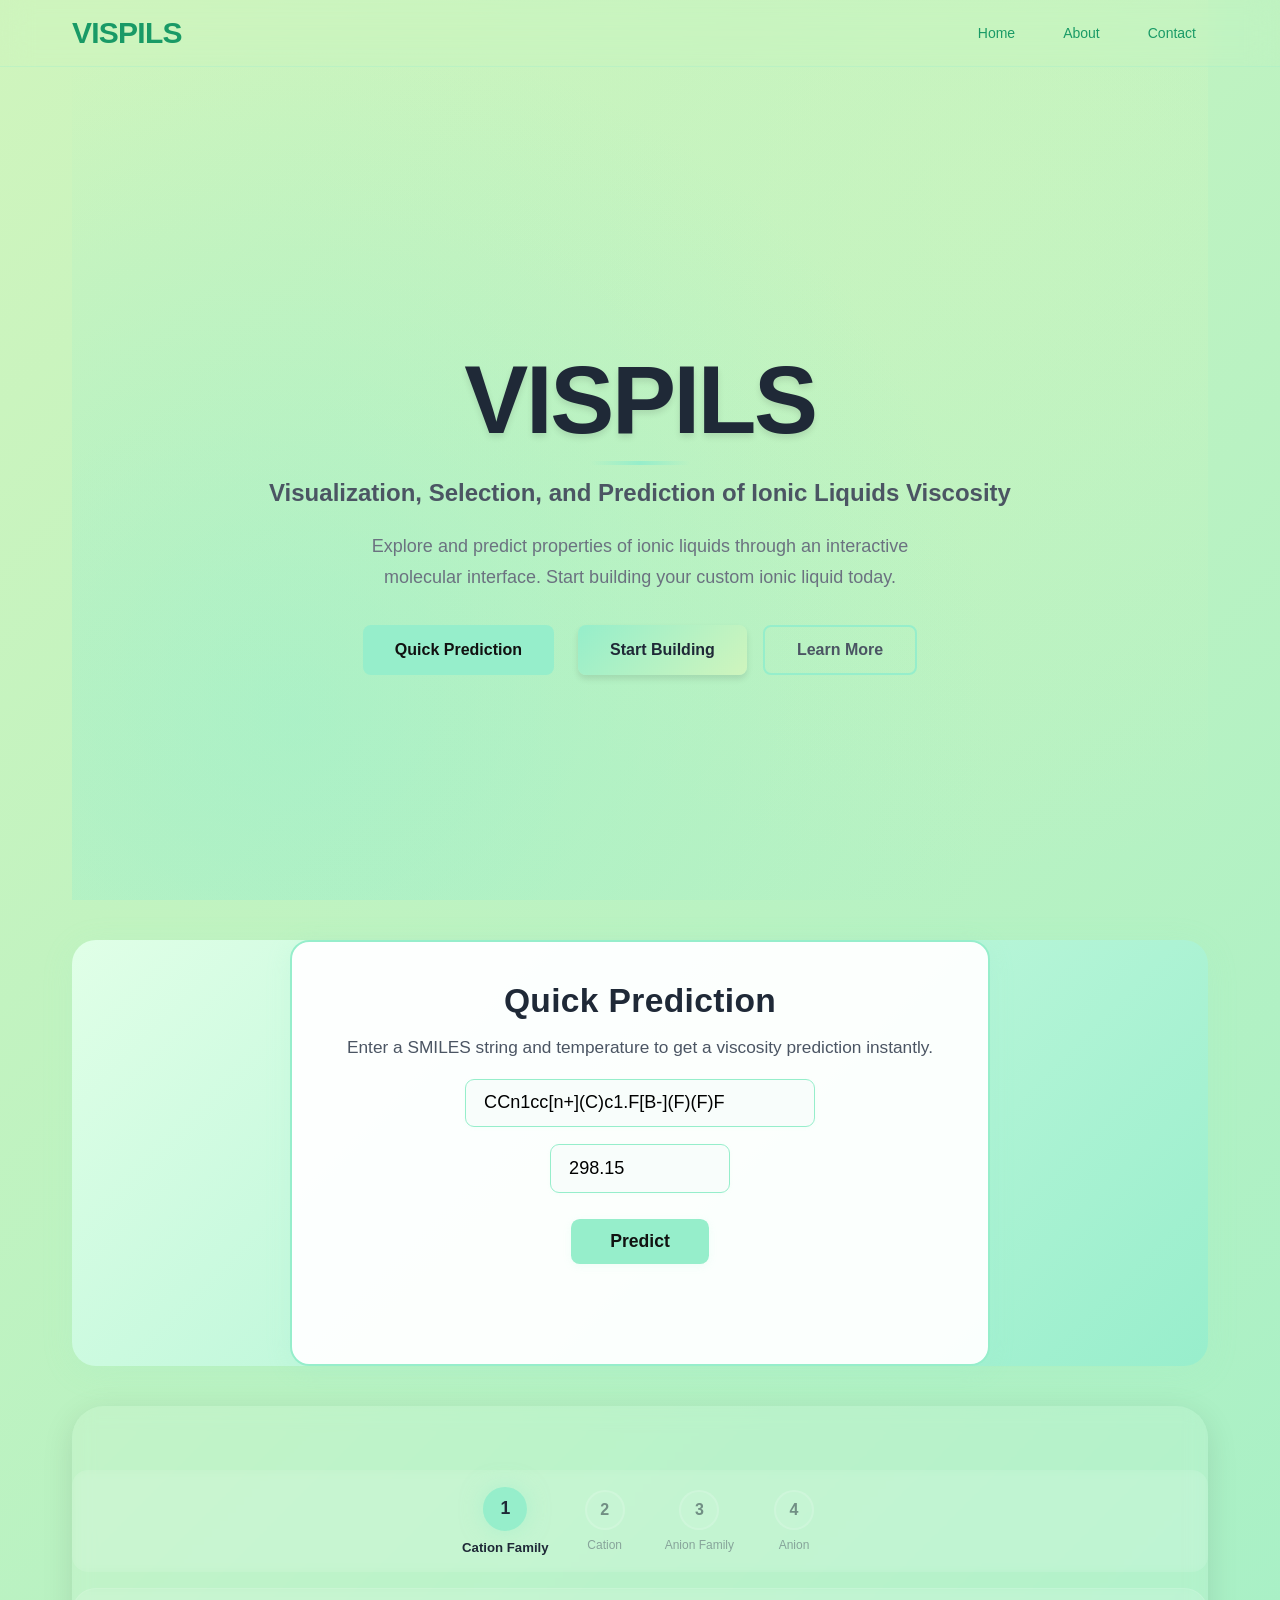
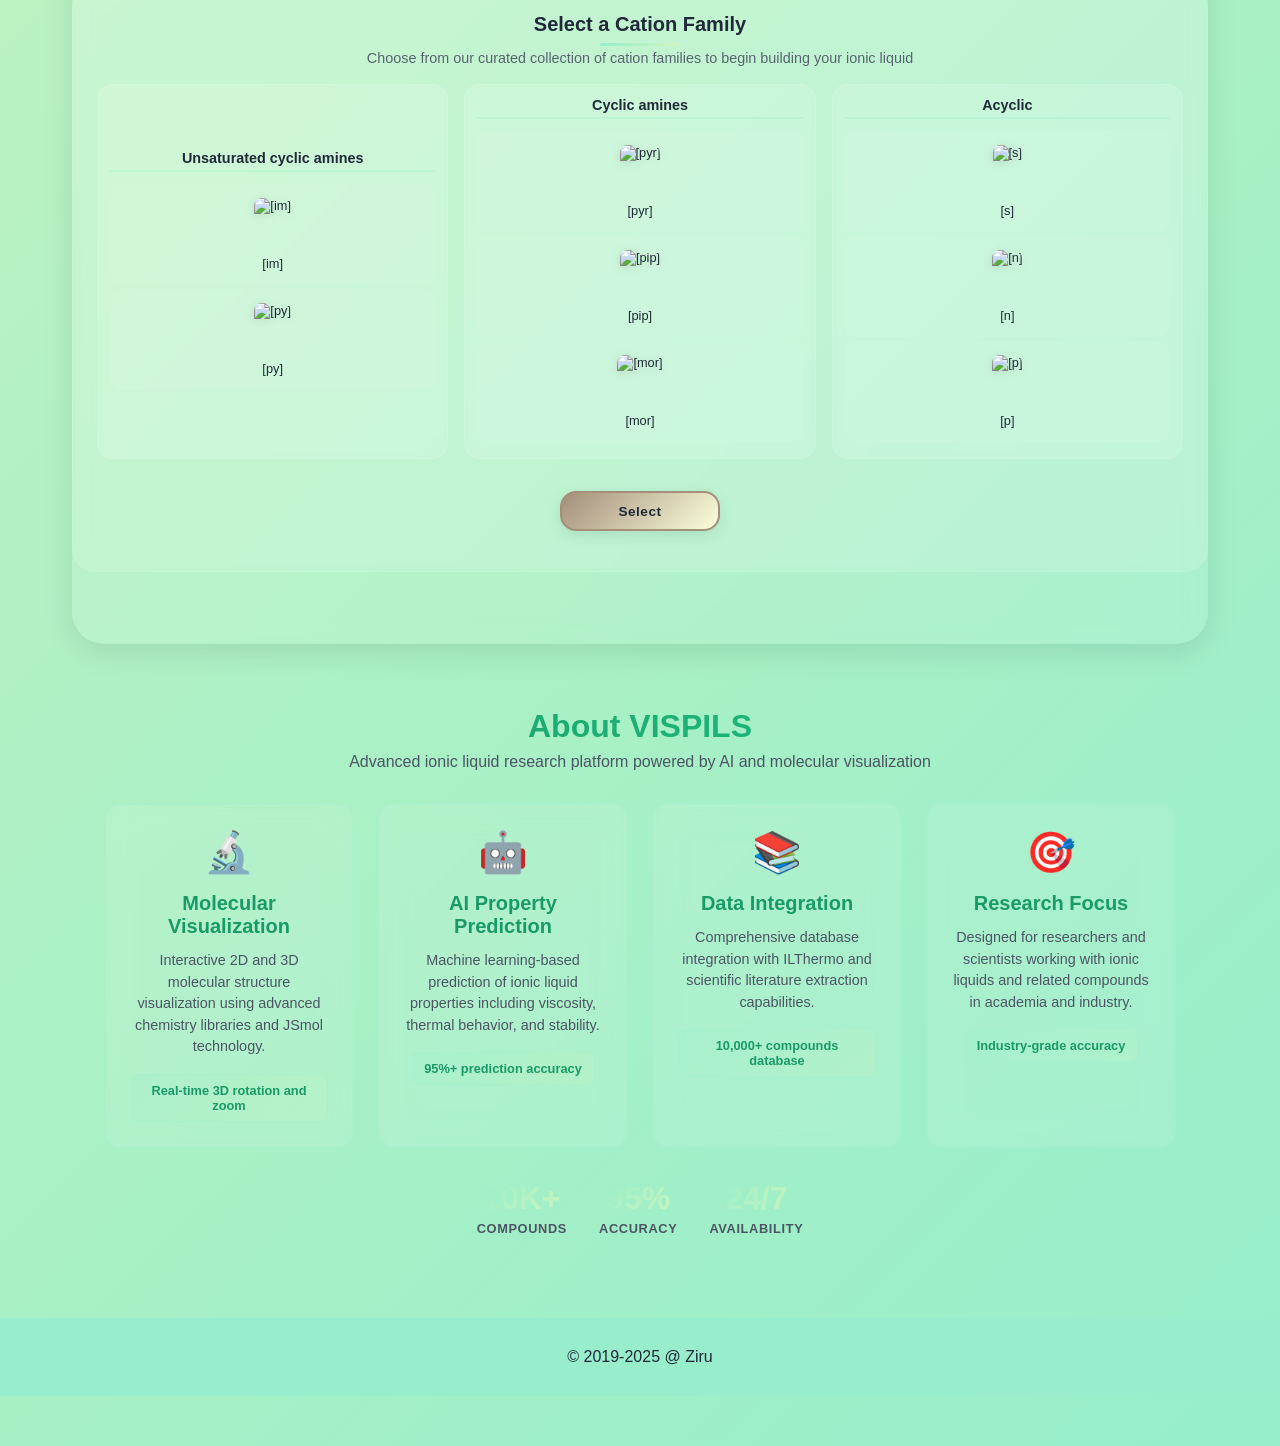
==== frontend/templates/index.html @ d9f47890 "Initial commit with reorganized structure" ====
<!DOCTYPE html>
<html lang="en">
  <head>
    <meta charset="UTF-8" />
    <!-- Make it compatible to mobile devices -->
    <meta name="viewport" content="width=device-width, initial-scale=1.0" />
    <title>VISPILS</title>

    <!-- Google Fonts -->
    <link rel="preconnect" href="https://fonts.googleapis.com" />
    <link rel="preconnect" href="https://fonts.gstatic.com" crossorigin />
    <link
      href="https://fonts.googleapis.com/css2?family=Inter:wght@300;400;500;600;700;800&display=swap"
      rel="stylesheet"
    />

    <!-- CSS -->
    <link rel="stylesheet" href="../static/css/main.css" />

    <!-- jQuery -->
    <script
      src="https://code.jquery.com/jquery-3.7.0.js"
      integrity="sha256-JlqSTELeR4TLqP0OG9dxM7yDPqX1ox/HfgiSLBj8+kM="
      crossorigin="anonymous"
    ></script>

    <!-- JSmol -->
    <script src="../static/jsmol/JSmol.min.js" type="text/javascript"></script>
    <script type="text/javascript">
      var myJmol = "myJmol";
      var JmolInfo = {
        width: "100%",
        height: "100%",
        color: "#E2F4F5",
        j2sPath: "../static/jsmol/j2s",
        serverURL: "../static/jsmol/php/jsmol.php",
        use: "html5",
      };
    </script>
  </head>

  <body>
    <header class="header">
      <div class="container">
        <a class="logo" href="#">VISPILS</a>
        <nav class="navbar">
          <a href="#home">Home</a>
          <a href="#about">About</a>
          <a href="#contact">Contact</a>
        </nav>
      </div>
    </header>

    <main>
      <div class="container">
        <!-- Hero Section -->
        <section class="hero-section" id="home">
          <div class="hero-content">
            <h1 class="hero-title">VISPILS</h1>
            <p class="hero-subtitle">
              Visualization, Selection, and Prediction of Ionic Liquids
              Viscosity
            </p>
            <p class="hero-description">
              Explore and predict properties of ionic liquids through an
              interactive molecular interface. Start building your custom ionic
              liquid today.
            </p>
            <div class="hero-actions">
              <button
                class="hero-btn accent"
                style="
                  margin-right: 0.5em;
                  background: var(--first-color);
                  color: #111;
                  border: none;
                "
                onclick="document.getElementById('primary-smiles-section').scrollIntoView({behavior: 'smooth'})"
              >
                Quick Prediction
              </button>
              <button
                class="hero-btn primary"
                onclick="document.getElementById('select-cfams').scrollIntoView({behavior: 'smooth'})"
              >
                Start Building
              </button>
              <button
                class="hero-btn secondary"
                onclick="document.getElementById('about').scrollIntoView({behavior: 'smooth'})"
              >
                Learn More
              </button>
            </div>
          </div>
        </section>

        <!-- Primary SMILES Prediction Section -->
        <section
          class="primary-smiles-section scroll-offset"
          id="primary-smiles-section"
        >
          <div class="primary-smiles-container">
            <h2 class="primary-smiles-title">Quick Prediction</h2>
            <p class="primary-smiles-desc">
              Enter a SMILES string and temperature to get a viscosity
              prediction instantly.
            </p>
            <form id="primary-smiles-form">
              <input
                type="text"
                id="primary-smiles-input"
                placeholder="e.g. CCn1cc[n+](C)c1.F[B-](F)(F)F"
                value="CCn1cc[n+](C)c1.F[B-](F)(F)F"
              />
              <input
                type="number"
                id="primary-temp-input"
                placeholder="T = 298.15 K"
                value="298.15"
                min="0"
                step="0.01"
              />
              <button type="submit" class="action-btn primary">Predict</button>
            </form>
            <div id="primary-smiles-result"></div>
          </div>
        </section>

        <!-- Selection Process -->
        <section class="select-IL">
          <!-- Progress Indicator -->
          <div class="progress-indicator">
            <div
              class="progress-step active"
              data-step="1"
              data-target="select-cfams"
            >
              <div class="step-number">1</div>
              <div class="step-label">Cation Family</div>
            </div>
            <div
              class="progress-step"
              data-step="2"
              data-target="select-cations"
            >
              <div class="step-number">2</div>
              <div class="step-label">Cation</div>
            </div>
            <div class="progress-step" data-step="3" data-target="select-afams">
              <div class="step-number">3</div>
              <div class="step-label">Anion Family</div>
            </div>
            <div
              class="progress-step"
              data-step="4"
              data-target="select-anions"
            >
              <div class="step-number">4</div>
              <div class="step-label">Anion</div>
            </div>
          </div>

          <div class="selection-container" id="select-cfams">
            <h2>Select a Cation Family</h2>
            <p class="selection-description">
              Choose from our curated collection of cation families to begin
              building your ionic liquid
            </p>
            <div class="box-option-list">
              <div class="option-list">
                <h4>Unsaturated cyclic amines</h4>
                <div class="option" value="im">
                  <img src="../static/img/im.png" alt="[im]" />
                  <p>[im]</p>
                </div>
                <div class="option" value="py">
                  <img src="../static/img/py.png" alt="[py]" />
                  <p>[py]</p>
                </div>
              </div>
              <div class="option-list">
                <h4>Cyclic amines</h4>
                <div class="option" value="pyr">
                  <img src="../static/img/pyr.png" alt="[pyr]" />
                  <p>[pyr]</p>
                </div>
                <div class="option" value="pip">
                  <img src="../static/img/pip.png" alt="[pip]" />
                  <p>[pip]</p>
                </div>
                <div class="option" value="mor">
                  <img src="../static/img/mor.png" alt="[mor]" />
                  <p>[mor]</p>
                </div>
              </div>
              <div class="option-list">
                <h4>Acyclic</h4>
                <div class="option" value="s">
                  <img src="../static/img/s.png" alt="[s]" />
                  <p>[s]</p>
                </div>
                <div class="option" value="n">
                  <img src="../static/img/n.png" alt="[n]" />
                  <p>[n]</p>
                </div>
                <div class="option" value="p">
                  <img src="../static/img/p.png" alt="[p]" />
                  <p>[p]</p>
                </div>
              </div>
            </div>
            <div class="btn">
              <button class="select-btn">Select</button>
            </div>
          </div>

          <div
            class="selection-container"
            id="select-cations"
            style="display: none"
          >
            <h2>Select a Cation</h2>
            <p class="selection-description">
              Browse and select a specific cation from the chosen family
            </p>
            <div class="mol-list">
              <!-- Sample molecules will be populated here -->
              <div class="mol-imgs static-mol-imgs" value="CCn1cc[n+](C)c1">
                <img
                  src="../static/img/samples/sample_cation_1.png"
                  alt="Sample Cation 1"
                />
                <div class="mol-caption">[Cation 1]</div>
              </div>
              <div class="mol-imgs static-mol-imgs" value="CC(C)(C)[n+]1ccccc1">
                <img
                  src="../static/img/samples/sample_cation_2.png"
                  alt="Sample Cation 2"
                />
                <div class="mol-caption">[Cation 2]</div>
              </div>
              <div class="mol-imgs static-mol-imgs" value="CCCC[n+]1ccncc1">
                <img
                  src="../static/img/samples/sample_cation_3.png"
                  alt="Sample Cation 3"
                />
                <div class="mol-caption">[Cation 3]</div>
              </div>
            </div>
            <div class="btn">
              <button class="select-btn">Select</button>
            </div>
          </div>

          <div
            class="selection-container"
            id="select-afams"
            style="display: none"
          >
            <h2>Select an Anion Family</h2>
            <p class="selection-description">
              Choose an anion family to pair with your selected cation
            </p>
            <div class="box-option-list">
              <div class="option-list">
                <h4>[N-]</h4>
                <div class="option" value="[N-]">
                  <img src="../static/img/[n-].png" alt="[N-]" />
                  <p></p>
                </div>
              </div>
              <div class="option-list">
                <h4>[MLn]</h4>
                <div class="option" value="mln">
                  <img src="../static/img/mln.png" alt="[MLn]" />
                  <p></p>
                </div>
              </div>
              <div class="option-list">
                <h4>[O-]</h4>
                <div class="option" value="[O-]">
                  <img src="../static/img/[o-].png" alt="[O-]" />
                  <p></p>
                </div>
              </div>
              <div class="option-list">
                <h4>[Cyc]</h4>
                <div class="option" value="cyc">
                  <img src="../static/img/cyc.png" alt="[Cyc]" />
                  <p></p>
                </div>
              </div>
              <div class="option-list">
                <h4>[Oph]</h4>
                <div class="option" value="oph">
                  <img src="../static/img/oph.png" alt="[Oph]" />
                  <p></p>
                </div>
              </div>
            </div>
            <div class="btn">
              <button class="select-btn">Select</button>
            </div>
          </div>

          <div
            class="selection-container"
            id="select-anions"
            style="display: none"
          >
            <h2>Select an Anion</h2>
            <p class="selection-description">
              Select a specific anion to complete your ionic liquid
            </p>
            <div class="mol-list">
              <!-- Sample anions will be populated here -->
              <div class="mol-imgs static-mol-imgs" value="F[B-](F)(F)F">
                <img
                  src="../static/img/samples/sample_anion_1_bf4.png"
                  alt="Sample Anion 1"
                />
                <div class="mol-caption">BF₄⁻</div>
              </div>
              <div class="mol-imgs static-mol-imgs" value="F[P-](F)(F)(F)(F)F">
                <img
                  src="../static/img/samples/sample_anion_2_pf6.png"
                  alt="Sample Anion 2"
                />
                <div class="mol-caption">PF₆⁻</div>
              </div>
              <div
                class="mol-imgs static-mol-imgs"
                value="O=S(=O)([N-]S(=O)(=O)C(F)(F)F)C(F)(F)F"
              >
                <img
                  src="../static/img/samples/sample_anion_3_tf2n.png"
                  alt="Sample Anion 3"
                />
                <div class="mol-caption">Tf₂N⁻</div>
              </div>
            </div>
            <!-- Temperature input for prediction -->
            <div
              class="temperature-input-container"
              style="margin: 1rem 0; text-align: center"
            >
              <label
                for="temperature-input"
                style="font-weight: 500; margin-right: 0.5em"
                >Temperature (K):</label
              >
              <input
                type="number"
                id="temperature-input"
                min="0"
                step="0.01"
                placeholder="e.g. 298.15"
                value="298.15"
                style="
                  width: 120px;
                  padding: 0.3em;
                  border-radius: 0.3em;
                  border: 1px solid #ccc;
                "
              />
            </div>
            <div class="btn">
              <button class="select-btn" id="btn4">Submit</button>
            </div>
            <div id="stepwise-smiles-result" style="margin-top: 0.5em"></div>
          </div>
        </section>

        <!-- Results Section -->
        <section
          class="results_section"
          id="results_section"
          style="display: none"
        >
          <div class="section-box">
            <div class="results-container">
              <h2 class="results-title">Predicted Properties</h2>
              <p class="results-description">
                Advanced machine learning predictions for your selected ionic
                liquid
              </p>
              <div class="results-table-container">
                <table class="modern-table">
                  <thead>
                    <tr>
                      <th>SMILES</th>
                      <th>Temperature (K)</th>
                      <th>Experimental (mPas)</th>
                      <th>G2CNN Predicted (mPas)</th>
                      <th>Error (mPas)</th>
                    </tr>
                  </thead>
                  <tbody>
                    <!-- JS will inject rows here -->
                  </tbody>
                </table>
              </div>
              <div class="results-actions">
                <button class="action-btn primary">Download Report</button>
                <button class="action-btn secondary">Compare Results</button>
                <button class="action-btn" id="resubmit-btn">Resubmit</button>
              </div>
            </div>
          </div>
        </section>

        <!-- Molecular Viewer -->
        <section
          class="viewer_section"
          id="viewer_section"
          style="
            display: none;
            padding: 2rem 0;
            background: rgba(245, 255, 250, 0.7);
          "
        >
          <div
            class="viewer-container"
            style="width: 100%; max-width: none; margin: 0; padding: 0 2vw"
          >
            <h2
              class="final-selection"
              id="success"
              style="
                margin-bottom: 0.5em;
                text-align: center;
                font-size: 2rem;
                font-weight: 700;
                color: #1a5c4a;
              "
            >
              3D Structure Viewer
            </h2>
            <p
              class="viewer-description"
              style="
                margin-bottom: 1.5em;
                text-align: center;
                font-size: 1.1rem;
                color: #3a3a3a;
              "
            >
              Interact with the predicted or experimental 3D structure of your
              selected ionic liquid below.
            </p>
            <div
              class="viewer-controls"
              style="
                display: flex;
                justify-content: flex-end;
                gap: 1rem;
                margin-bottom: 1.5em;
              "
            >
              <button class="view-btn" onclick="rotateMolecule()">
                Rotate
              </button>
              <button class="view-btn" onclick="zoomIn()">Zoom In</button>
              <button class="view-btn" onclick="zoomOut()">Zoom Out</button>
              <button class="view-btn" onclick="resetView()">Reset</button>
            </div>
            <div
              id="JmolDiv"
              class="molecule-viewer"
              style="
                width: 100%;
                max-width: none;
                min-width: 0;
                margin: 0 auto;
                box-shadow: 0 8px 32px rgba(152, 238, 204, 0.15);
              "
            ></div>
          </div>
        </section>

        <!-- About Section -->
        <section class="about-section" id="about">
          <div class="about-container">
            <div class="about-header">
              <h2 class="about-title">About VISPILS</h2>
              <p class="about-subtitle">
                Advanced ionic liquid research platform powered by AI and
                molecular visualization
              </p>
            </div>

            <div class="features-grid">
              <div class="feature-card">
                <div class="feature-icon">🔬</div>
                <h3>Molecular Visualization</h3>
                <p>
                  Interactive 2D and 3D molecular structure visualization using
                  advanced chemistry libraries and JSmol technology.
                </p>
                <div class="feature-highlight">
                  Real-time 3D rotation and zoom
                </div>
              </div>

              <div class="feature-card">
                <div class="feature-icon">🤖</div>
                <h3>AI Property Prediction</h3>
                <p>
                  Machine learning-based prediction of ionic liquid properties
                  including viscosity, thermal behavior, and stability.
                </p>
                <div class="feature-highlight">95%+ prediction accuracy</div>
              </div>

              <div class="feature-card">
                <div class="feature-icon">📚</div>
                <h3>Data Integration</h3>
                <p>
                  Comprehensive database integration with ILThermo and
                  scientific literature extraction capabilities.
                </p>
                <div class="feature-highlight">10,000+ compounds database</div>
              </div>

              <div class="feature-card">
                <div class="feature-icon">🎯</div>
                <h3>Research Focus</h3>
                <p>
                  Designed for researchers and scientists working with ionic
                  liquids and related compounds in academia and industry.
                </p>
                <div class="feature-highlight">Industry-grade accuracy</div>
              </div>
            </div>

            <div class="about-stats">
              <div class="stat-item">
                <div class="stat-number">10K+</div>
                <div class="stat-label">Compounds</div>
              </div>
              <div class="stat-item">
                <div class="stat-number">95%</div>
                <div class="stat-label">Accuracy</div>
              </div>
              <div class="stat-item">
                <div class="stat-number">24/7</div>
                <div class="stat-label">Availability</div>
              </div>
            </div>
          </div>
        </section>
      </div>

      <div class="footer">
        <p>© 2019-2025 @ Ziru</p>
      </div>
    </main>

    <!-- JavaScript -->

    <script src="/static/js/families.js"></script>
    <script src="/static/js/main.js" type="module"></script>
    <script src="/static/js/selection.js"></script>

    <!-- Debug script to check if selection.js is loaded -->
    <script>
      console.log("Selection.js loaded successfully");
      $(document).ready(function () {
        console.log("jQuery is ready");
        console.log("Progress steps found:", $(".progress-step").length);
      });
    </script>
  </body>
</html>
---- frontend/static/css/main.css ----
/* =============VARIABLES============ */

/* ======COLORS===== */
/* HSL (hue, saturation, lightness) */
:root {
  --first-color: hsl(156, 72%, 76%);
  --first-color-light: hsl(100, 73%, 85%);
  --third-color: hsl(30, 18%, 56%);
  --third-color-light: hsl(67, 100%, 93%);

  --first-color-hex: #98eecc;
  --first-color-light-hex: #d0f5be;
  --third-color-hex: #a4907c;
  --third-color-light-hex: #fbffdc;

  /* Text colors for better contrast */
  --text-primary: #1f2937;
  --text-secondary: #4b5563;
  --text-light: #6b7280;
}

/* =============BASE============ */
* {
  margin: 0;
  padding: 0;
  box-sizing: border-box;
  font-family: sans-serif;
}
html {
  scroll-behavior: smooth;
  font-size: 16px;
}
body {
  background: linear-gradient(
    135deg,
    var(--first-color-light) 0%,
    var(--first-color) 100%
  );
  font-family: "Inter", -apple-system, BlinkMacSystemFont, "Segoe UI", Roboto,
    sans-serif;
  min-height: 100vh;
  color: var(--text-primary);
}
a {
  text-decoration: none;
}
section {
  padding: 0 0;
}
/* =============BASIC SETUP============ */
.container {
  max-width: 1200px;
  margin: 0 auto;
  padding: 0 2rem;
}
/* =============HEADER============ */
.header {
  background: rgba(208, 245, 190, 0.1);
  backdrop-filter: blur(15px);
  position: fixed;
  top: 0;
  left: 0;
  width: 100%;
  padding: 1rem 0;
  z-index: 100;
  border-bottom: 1px solid rgba(152, 238, 204, 0.3);
}

.header .container {
  display: flex;
  align-items: center;
  justify-content: space-between;
  max-width: 1200px;
  margin: 0 auto;
  padding: 0 2rem;
}

.logo {
  font-size: 1.875rem;
  font-weight: 800;
  color: hsl(156, 72%, 35%);
  text-decoration: none;
  letter-spacing: -0.025em;
  transition: color 0.2s ease;
}

.logo:hover {
  color: var(--first-color);
}

.navbar {
  display: flex;
  gap: 1.5rem;
}

.navbar a {
  font-size: 0.875rem;
  font-weight: 500;
  color: hsl(156, 72%, 35%);
  transition: all 0.2s ease;
  padding: 0.5rem 0.75rem;
  border-radius: 0.5rem;
}

.navbar a:hover {
  color: var(--first-color);
  background-color: rgba(152, 238, 204, 0.2);
  transform: translateY(-1px);
}

/* =============HERO SECTION============ */
.hero-section {
  min-height: 100vh;
  display: flex;
  align-items: center;
  justify-content: center;
  text-align: center;
  position: relative;
  overflow: hidden;
  padding-top: 120px; /* Account for fixed header height */
}

.hero-section::before {
  content: "";
  position: absolute;
  top: 0;
  left: 0;
  right: 0;
  bottom: 0;
  background: radial-gradient(
      circle at 20% 80%,
      rgba(152, 238, 204, 0.5) 0%,
      transparent 60%
    ),
    radial-gradient(
      circle at 80% 20%,
      rgba(208, 245, 190, 0.4) 0%,
      transparent 60%
    );
  z-index: -2;
  animation: moveGradient 8s ease-in-out infinite;
}

.hero-section::after {
  content: "";
  position: absolute;
  top: 0;
  left: 0;
  right: 0;
  bottom: 0;
  background: radial-gradient(
      circle at 10% 90%,
      rgba(152, 238, 204, 0.1) 0%,
      transparent 30%
    ),
    radial-gradient(
      circle at 90% 10%,
      rgba(208, 245, 190, 0.1) 0%,
      transparent 30%
    );
  z-index: -3;
  animation: slowPulse 40s ease-in-out infinite;
}

@keyframes moveGradient {
  0% {
    background: radial-gradient(
        circle at 20% 80%,
        rgba(152, 238, 204, 0.5) 0%,
        transparent 60%
      ),
      radial-gradient(
        circle at 80% 20%,
        rgba(208, 245, 190, 0.4) 0%,
        transparent 60%
      );
  }
  25% {
    background: radial-gradient(
        circle at 80% 20%,
        rgba(152, 238, 204, 0.5) 0%,
        transparent 60%
      ),
      radial-gradient(
        circle at 20% 80%,
        rgba(208, 245, 190, 0.4) 0%,
        transparent 60%
      );
  }
  50% {
    background: radial-gradient(
        circle at 50% 50%,
        rgba(152, 238, 204, 0.5) 0%,
        transparent 60%
      ),
      radial-gradient(
        circle at 50% 50%,
        rgba(208, 245, 190, 0.4) 0%,
        transparent 60%
      );
  }
  75% {
    background: radial-gradient(
        circle at 80% 80%,
        rgba(152, 238, 204, 0.5) 0%,
        transparent 60%
      ),
      radial-gradient(
        circle at 20% 20%,
        rgba(208, 245, 190, 0.4) 0%,
        transparent 60%
      );
  }
  100% {
    background: radial-gradient(
        circle at 20% 80%,
        rgba(152, 238, 204, 0.5) 0%,
        transparent 60%
      ),
      radial-gradient(
        circle at 80% 20%,
        rgba(208, 245, 190, 0.4) 0%,
        transparent 60%
      );
  }
}

@keyframes slowPulse {
  0%,
  100% {
    transform: scale(1);
    opacity: 0.6;
  }
  50% {
    transform: scale(1.05);
    opacity: 0.8;
  }
}

.hero-content {
  max-width: 800px;
  margin: 0 auto;
  position: relative;
  z-index: 1;
}

.hero-title {
  font-size: clamp(3rem, 8vw, 6rem);
  font-weight: 800;
  color: var(--text-primary);
  margin-bottom: 1.5rem;
  letter-spacing: -0.025em;
  text-shadow: 0 4px 6px rgba(0, 0, 0, 0.1);
  animation: fadeInUp 0.8s ease-out;
  position: relative;
}

.hero-title::after {
  content: "";
  position: absolute;
  bottom: -10px;
  left: 50%;
  transform: translateX(-50%);
  width: 100px;
  height: 4px;
  background: linear-gradient(
    90deg,
    transparent,
    var(--first-color),
    transparent
  );
  border-radius: 2px;
  animation: glow 2s ease-in-out infinite alternate;
}

@keyframes glow {
  from {
    box-shadow: 0 0 5px var(--first-color);
  }
  to {
    box-shadow: 0 0 20px var(--first-color), 0 0 30px var(--first-color);
  }
}

.hero-subtitle {
  font-size: 1.5rem;
  font-weight: 600;
  color: var(--text-secondary);
  margin-bottom: 1.5rem;
  animation: fadeInUp 0.8s ease-out 0.2s both;
}

.hero-description {
  font-size: 1.125rem;
  color: var(--text-light);
  max-width: 600px;
  margin: 0 auto;
  line-height: 1.7;
  animation: fadeInUp 0.8s ease-out 0.4s both;
}

@keyframes fadeInUp {
  from {
    opacity: 0;
    transform: translateY(30px);
  }
  to {
    opacity: 1;
    transform: translateY(0);
  }
}

.hero-actions {
  margin-top: 2rem;
  display: flex;
  gap: 1rem;
  justify-content: center;
  animation: fadeInUp 0.8s ease-out 0.6s both;
}

.hero-btn {
  padding: 0.875rem 2rem;
  font-size: 1rem;
  font-weight: 600;
  border: none;
  border-radius: 0.5rem;
  cursor: pointer;
  transition: all 0.2s ease;
  text-decoration: none;
  display: inline-block;
}

.hero-btn.primary {
  background: linear-gradient(
    135deg,
    var(--first-color) 0%,
    var(--first-color-light) 100%
  );
  color: var(--text-primary);
  box-shadow: 0 4px 6px rgba(0, 0, 0, 0.1);
}

.hero-btn.primary:hover {
  transform: translateY(-2px);
  box-shadow: 0 6px 12px rgba(0, 0, 0, 0.15);
}

.hero-btn.secondary {
  background: transparent;
  color: var(--text-secondary);
  border: 2px solid var(--first-color);
}

.hero-btn.secondary:hover {
  background: var(--first-color);
  color: var(--text-primary);
  transform: translateY(-2px);
}

/* =============Selection Section============ */
.select-IL {
  padding: 4rem 0;
  background: rgba(255, 255, 255, 0.1);
  backdrop-filter: blur(10px);
  border-radius: 2rem;
  margin: 2rem 0;
  box-shadow: 0 8px 32px rgba(0, 0, 0, 0.1);
}

/* Progress Indicator */
.progress-indicator {
  display: flex;
  justify-content: center;
  align-items: center;
  gap: 1.5rem;
  margin-bottom: 1rem;
  padding: 0.75rem;
  background: rgba(255, 255, 255, 0.05);
  border-radius: 1rem;
  backdrop-filter: blur(5px);
}

.progress-step {
  display: flex;
  flex-direction: column;
  align-items: center;
  gap: 0.5rem;
  transition: all 0.3s ease;
  opacity: 0.5;
  cursor: pointer;
  padding: 0.5rem;
  border-radius: 0.5rem;
  transition: all 0.3s ease;
}

.progress-step:hover {
  opacity: 0.8;
  transform: translateY(-2px);
  background: rgba(255, 255, 255, 0.1);
}

.progress-step.clickable {
  opacity: 0.7;
  cursor: pointer;
}

.progress-step.clickable:hover {
  opacity: 1;
  transform: translateY(-2px);
  background: rgba(255, 255, 255, 0.15);
}

.progress-step.active {
  opacity: 1;
  transform: scale(1.1);
}

.progress-step.completed {
  opacity: 0.8;
  cursor: pointer;
}

.progress-step.completed:hover {
  opacity: 1;
  transform: translateY(-2px);
  background: rgba(255, 255, 255, 0.1);
}

.step-number {
  width: 40px;
  height: 40px;
  border-radius: 50%;
  background: rgba(255, 255, 255, 0.1);
  border: 2px solid rgba(255, 255, 255, 0.3);
  display: flex;
  align-items: center;
  justify-content: center;
  font-weight: 600;
  color: var(--text-primary);
  transition: all 0.3s ease;
}

.progress-step.active .step-number {
  background: var(--first-color);
  border-color: var(--first-color);
  color: var(--text-primary);
  box-shadow: 0 0 20px rgba(152, 238, 204, 0.5);
}

.progress-step.completed .step-number {
  background: var(--first-color-light);
  border-color: var(--first-color-light);
  color: var(--text-primary);
}

.step-label {
  font-size: 0.75rem;
  font-weight: 500;
  color: var(--text-secondary);
  text-align: center;
  transition: all 0.3s ease;
}

.progress-step.active .step-label {
  color: var(--text-primary);
  font-weight: 600;
}

.selection-container {
  position: relative;
  padding: 1.5rem;
  display: flex;
  align-items: center;
  flex-direction: column;
  background: rgba(255, 255, 255, 0.05);
  border-radius: 1.5rem;
  margin: 0.5rem 0;
  backdrop-filter: blur(5px);
  border: 1px solid rgba(255, 255, 255, 0.1);
  transition: all 0.3s ease;
  animation: fadeInUp 0.8s ease-out;
}

.selection-container:hover {
  transform: translateY(-5px);
  box-shadow: 0 12px 40px rgba(0, 0, 0, 0.15);
}

.selection-container[style*="display: none"] {
  animation: none;
}

.selection-container h2 {
  font-size: 1.25rem;
  font-weight: 700;
  color: var(--text-primary);
  margin-bottom: 0.75rem;
  text-align: center;
  position: relative;
}

.selection-container h2::after {
  content: "";
  position: absolute;
  bottom: -10px;
  left: 50%;
  transform: translateX(-50%);
  width: 80px;
  height: 3px;
  background: linear-gradient(
    90deg,
    var(--first-color),
    var(--first-color-light)
  );
  border-radius: 2px;
}

.selection-description {
  font-size: 0.9rem;
  color: var(--text-secondary);
  text-align: center;
  max-width: 600px;
  margin: 0 auto 1rem;
  line-height: 1.4;
  opacity: 0.9;
}

.box-option-list {
  width: 100%;
  max-width: 1200px;
  display: grid;
  grid-template-columns: repeat(auto-fit, minmax(250px, 1fr));
  gap: 1rem;
  margin-bottom: 1rem;
}
.option-list {
  display: flex;
  flex-direction: column;
  justify-content: center;
  background: rgba(255, 255, 255, 0.1);
  border-radius: 1rem;
  padding: 0.75rem;
  backdrop-filter: blur(5px);
  border: 1px solid rgba(255, 255, 255, 0.1);
  transition: all 0.3s ease;
}

.option-list:hover {
  transform: translateY(-3px);
  box-shadow: 0 8px 25px rgba(0, 0, 0, 0.1);
  background: rgba(255, 255, 255, 0.15);
}

.option-list h4 {
  text-align: center;
  font-size: 0.9rem;
  font-weight: 600;
  color: var(--text-primary);
  margin-bottom: 0.75rem;
  padding-bottom: 0.25rem;
  border-bottom: 2px solid rgba(152, 238, 204, 0.3);
}

.option {
  cursor: pointer;
  display: flex;
  align-items: center;
  flex-direction: column;
  padding: 0.75rem;
  font-weight: 500;
  font-size: 0.8rem;
  gap: 0.5rem;
  transition: all 0.3s ease;
  max-width: 100%;
  border-radius: 0.75rem;
  background: rgba(255, 255, 255, 0.05);
  border: 2px solid transparent;
  position: relative;
  overflow: hidden;
  margin-bottom: 0.25rem;
}

.option::before {
  content: "";
  position: absolute;
  top: 0;
  left: -100%;
  width: 100%;
  height: 100%;
  background: linear-gradient(
    90deg,
    transparent,
    rgba(255, 255, 255, 0.1),
    transparent
  );
  transition: left 0.5s ease;
}

.option:hover::before {
  left: 100%;
}

.option img {
  max-width: 100px;
  height: 50px;
  border-radius: 0.5rem;
  transition: all 0.3s ease;
  filter: drop-shadow(0 2px 4px rgba(0, 0, 0, 0.1));
}

.option:hover {
  background: rgba(152, 238, 204, 0.2);
  transform: translateY(-3px) scale(1.02);
  box-shadow: 0 8px 25px rgba(152, 238, 204, 0.4);
}

.option.selected {
  background: rgba(152, 238, 204, 0.3);
  border: 2px solid var(--first-color);
  box-shadow: 0 0 30px rgba(152, 238, 204, 0.6);
  transform: translateY(-2px) scale(1.05);
}

.option.selected img {
  filter: drop-shadow(0 4px 8px rgba(152, 238, 204, 0.5));
}
.option.disabled {
  pointer-events: none;
}

.selection-container .select-btn {
  width: 160px;
  height: 40px;
  background: linear-gradient(
    135deg,
    var(--third-color) 0%,
    var(--third-color-light) 100%
  );
  border-radius: 1rem;
  outline: none;
  border: 2px solid var(--third-color);
  font-weight: 600;
  font-size: 0.85rem;
  color: var(--text-primary);
  letter-spacing: 0.5px;
  margin: 1rem auto;
  transition: all 0.3s ease;
  cursor: pointer;
  pointer-events: none;
  box-shadow: 0 4px 15px rgba(0, 0, 0, 0.1);
  position: relative;
  overflow: hidden;
}

.selection-container .select-btn::before {
  content: "";
  position: absolute;
  top: 0;
  left: -100%;
  width: 100%;
  height: 100%;
  background: linear-gradient(
    90deg,
    transparent,
    rgba(255, 255, 255, 0.2),
    transparent
  );
  transition: left 0.6s ease;
}

.selection-container .select-btn:hover::before {
  left: 100%;
}

.selection-container .select-btn.active {
  background: linear-gradient(
    135deg,
    var(--first-color) 0%,
    var(--first-color-light) 100%
  );
  border-color: var(--first-color);
  pointer-events: all;
  box-shadow: 0 6px 20px rgba(152, 238, 204, 0.3);
  animation: pulse 2s infinite;
}

.selection-container .select-btn.active:hover {
  transform: translateY(-3px) scale(1.05);
  box-shadow: 0 10px 30px rgba(152, 238, 204, 0.5);
}

@keyframes pulse {
  0%,
  100% {
    box-shadow: 0 6px 20px rgba(152, 238, 204, 0.3);
  }
  50% {
    box-shadow: 0 6px 20px rgba(152, 238, 204, 0.6);
  }
}

/* Responsive Design */
@media (max-width: 768px) {
  .selection-container {
    min-height: 60vh;
    padding: 1.5rem 0.5rem;
    margin: 0.5rem 0;
  }

  .selection-container h2 {
    font-size: 1.75rem;
    margin-bottom: 0.75rem;
  }

  .selection-description {
    font-size: 1rem;
    margin-bottom: 1.5rem;
    padding: 0 1rem;
  }

  .box-option-list {
    width: 95%;
    gap: 1rem;
    padding: 1rem 0;
  }

  .option-list {
    width: clamp(150px, 40vw, 200px);
    padding: 1rem;
  }

  .option-list h4 {
    font-size: 1rem;
    margin-bottom: 0.75rem;
  }

  .option {
    padding: 0.75rem;
    gap: 0.5rem;
  }

  .option img {
    max-width: 140px;
    height: 50px;
  }

  .mol-list {
    width: 95%;
    grid-template-columns: repeat(auto-fit, minmax(100px, 1fr));
    gap: 0.75rem;
    padding: 1rem;
  }

  .mol-list .mol-imgs {
    padding: 1rem;
  }

  .mol-list .mol-imgs img {
    max-width: 140px;
    height: 80px;
  }

  .progress-indicator {
    gap: 1rem;
    margin-bottom: 2rem;
    padding: 1.5rem;
  }

  .step-number {
    width: 35px;
    height: 35px;
    font-size: 0.875rem;
  }

  .step-label {
    font-size: 0.75rem;
  }

  .selection-container .select-btn {
    width: 180px;
    height: 45px;
    font-size: 0.875rem;
  }
}

@media (max-width: 480px) {
  .selection-container {
    min-height: 50vh;
    padding: 1rem 0.25rem;
  }

  .selection-container h2 {
    font-size: 1.5rem;
  }

  .selection-description {
    font-size: 0.875rem;
    padding: 0 0.5rem;
  }

  .box-option-list {
    width: 98%;
    gap: 0.75rem;
  }

  .option-list {
    width: clamp(120px, 45vw, 160px);
    padding: 0.75rem;
  }

  .option img {
    max-width: 120px;
    height: 45px;
  }

  .mol-list {
    grid-template-columns: repeat(auto-fit, minmax(80px, 1fr));
    gap: 0.5rem;
  }

  .mol-list .mol-imgs img {
    max-width: 100px;
    height: 60px;
  }

  .progress-indicator {
    gap: 0.5rem;
    padding: 1rem;
  }

  .step-number {
    width: 30px;
    height: 30px;
    font-size: 0.75rem;
  }

  .step-label {
    font-size: 0.625rem;
  }
}

.mol-list {
  width: 100%;
  max-width: 1200px;
  display: grid;
  grid-template-columns: repeat(auto-fill, minmax(120px, 1fr));
  gap: 0.5rem;
  margin-bottom: 1rem;
}

.mol-list .mol-imgs {
  cursor: pointer;
  padding: 1.5rem;
  border-radius: 1rem;
  background: rgba(255, 255, 255, 0.05);
  border: 2px solid transparent;
  transition: all 0.3s ease;
  display: flex;
  flex-direction: column;
  align-items: center;
  justify-content: flex-start;
  position: relative;
  overflow: hidden;
}

.mol-list .mol-imgs::before {
  content: "";
  position: absolute;
  top: 0;
  left: -100%;
  width: 100%;
  height: 100%;
  background: linear-gradient(
    90deg,
    transparent,
    rgba(255, 255, 255, 0.1),
    transparent
  );
  transition: left 0.5s ease;
}

.mol-list .mol-imgs:hover::before {
  left: 100%;
}

.mol-list .mol-imgs:hover {
  transform: translateY(-5px) scale(1.05);
  background: rgba(152, 238, 204, 0.2);
  border-color: var(--first-color);
  box-shadow: 0 10px 30px rgba(152, 238, 204, 0.4);
}

.mol-list .mol-imgs.selected {
  background: rgba(152, 238, 204, 0.4);
  border-color: var(--first-color);
  box-shadow: 0 0 35px rgba(152, 238, 204, 0.7);
  transform: translateY(-3px) scale(1.08);
}

.mol-list .mol-imgs img {
  max-width: 180px;
  height: 100px;
  border-radius: 0.5rem;
  transition: all 0.3s ease;
}

.mol-caption {
  margin-top: 0.25rem;
  font-size: 0.95em;
  color: var(--text-secondary);
  text-align: center;
  line-height: 1.2;
  min-height: 1.2em;
}

/* =============Display Section============ */
.viewer_section {
  display: flex;
  align-items: center;
  flex-direction: column;
}

.final-selection {
  display: block;
  text-align: center;
}

#JmolDiv {
  width: 100%;
  max-width: 1200px;
  min-width: 400px;
  height: 400px;
  align-self: center;
  overflow: hidden;
}

/* =============Search Section============ */
.search-container {
  display: flex;
  align-items: center;
  flex-direction: column;
}
.search_heading {
  color: black;
  font-size: 1.5rem;
  text-align: center;
}
.search_examples {
  color: rgb(193, 193, 193);
  font-size: 0.6rem;
  margin: 20px;
  line-height: 1.5em;
}
.search_bars {
  /* background: grey; */
  display: flex;
  flex-direction: column;
  align-items: center;
}
.search_bars input {
  width: 350px;
  height: 50px;
  border: none;
  border-radius: 10px;
  /* font-size: 0.6rem; */
  text-indent: 5px;
  background: white;
  margin: 10px;
}
.search_bars input:focus {
  border: solid 5px #98eecc;
  outline: none;
}
.search_bars button {
  width: 200px;
  height: 50px;
  background-color: #a4907c;
  border-radius: 10px;
  outline: none;
  border: 2px solid hsl(30 40% 25%);
  /* box-shadow: 0 0 2px; */
  /* font-size: 0.6rem; */
  font-weight: 600;
  color: hsl(30 40% 25%);
  letter-spacing: 0.5px;
  cursor: pointer;
  margin: 20px;
  transition: 0.2s;
}
.search_bars button:hover {
  background-color: #98eecc;
}

/* =============Results Section============ */
.results_section h4 {
  color: hsl(30 40% 25%);
  padding: 20px;
}
.results-container {
  display: flex;
  align-items: center;
  flex-direction: column;
}
.pred-table {
  max-width: 100%;
  overflow-x: auto;
  /* background-color: white; */
  padding: 1rem;
  border-collapse: collapse;
}
.pred-table caption {
  text-align: left;
  background-color: #98eecc;
  padding: 0.6rem;
  font-weight: bold;
}
td,
th {
  padding: 1rem;
}
th {
  background-color: #c0f0dc;
}
td {
  background-color: white;
}

/* =============FOOTER============ */
.footer {
  background-color: #98eecc;
  padding: 30px;
  margin: 50px auto;
  text-align: center;
  font-weight: 500;
}

/* =============SECTION BOXES============ */
.section-box {
  background: rgba(255, 255, 255, 0.05);
  border: 2px solid rgba(152, 238, 204, 0.2);
  border-radius: 1.5rem;
  margin: 2rem auto;
  max-width: 1200px;
  backdrop-filter: blur(15px);
  box-shadow: 0 8px 32px rgba(152, 238, 204, 0.1);
  overflow: hidden;
  position: relative;
}

.section-box::before {
  content: "";
  position: absolute;
  top: 0;
  left: 0;
  right: 0;
  height: 4px;
  background: linear-gradient(
    90deg,
    var(--first-color),
    var(--first-color-light)
  );
  opacity: 0.8;
}

.section-box:hover {
  border-color: rgba(152, 238, 204, 0.4);
  box-shadow: 0 12px 40px rgba(152, 238, 204, 0.15);
  transform: translateY(-2px);
  transition: all 0.3s ease;
}

/* =============VIEWER SECTION============ */
.viewer-container {
  max-width: 1200px;
  width: 100%;
  margin: 0 auto;
  padding: 2rem;
  text-align: center;
}

.viewer-description {
  font-size: 1rem;
  color: var(--text-secondary);
  margin-bottom: 1.5rem;
  font-weight: 500;
}

.viewer-controls {
  display: flex;
  gap: 0.75rem;
  justify-content: center;
  margin-bottom: 1.5rem;
  flex-wrap: wrap;
}

.view-btn {
  background: rgba(152, 238, 204, 0.2);
  border: 2px solid rgba(152, 238, 204, 0.4);
  color: hsl(156, 72%, 35%);
  padding: 0.5rem 1rem;
  border-radius: 0.5rem;
  font-weight: 600;
  font-size: 0.8rem;
  cursor: pointer;
  transition: all 0.3s ease;
  backdrop-filter: blur(10px);
}

.view-btn:hover {
  background: rgba(152, 238, 204, 0.4);
  border-color: rgba(152, 238, 204, 0.6);
  transform: translateY(-2px);
  box-shadow: 0 8px 25px rgba(152, 238, 204, 0.3);
}

.molecule-viewer {
  background: rgba(255, 255, 255, 0.1);
  border: 2px solid rgba(152, 238, 204, 0.3);
  border-radius: 1rem;
  padding: 1.5rem;
  min-height: 350px;
  backdrop-filter: blur(10px);
  box-shadow: 0 8px 32px rgba(152, 238, 204, 0.1);
  width: 100%;
  max-width: 1200px;
  margin: 0 auto;
}

/* =============RESULTS SECTION============ */
.results-container {
  max-width: 1200px;
  margin: 0 auto;
  padding: 2rem;
  text-align: center;
}

.results-title {
  font-size: 2rem;
  font-weight: 800;
  color: hsl(156, 72%, 35%);
  margin-bottom: 0.5rem;
  background: linear-gradient(135deg, hsl(156, 72%, 35%), hsl(156, 72%, 45%));
  -webkit-background-clip: text;
  -webkit-text-fill-color: transparent;
  background-clip: text;
}

.results-description {
  font-size: 1rem;
  color: var(--text-secondary);
  margin-bottom: 2rem;
  font-weight: 500;
}

.results-table-container {
  background: rgba(255, 255, 255, 0.1);
  border: 2px solid rgba(152, 238, 204, 0.3);
  border-radius: 1rem;
  padding: 1.5rem;
  margin-bottom: 2rem;
  backdrop-filter: blur(15px);
  box-shadow: 0 8px 32px rgba(152, 238, 204, 0.1);
  overflow-x: auto;
}

.modern-table {
  width: 100%;
  border-collapse: collapse;
  background: rgba(255, 255, 255, 0.05);
  border-radius: 0.75rem;
  overflow: hidden;
}

.modern-table thead {
  background: linear-gradient(
    135deg,
    rgba(152, 238, 204, 0.3),
    rgba(208, 245, 190, 0.3)
  );
}

.modern-table th {
  padding: 1rem 1.5rem;
  text-align: left;
  font-weight: 700;
  color: hsl(156, 72%, 25%);
  font-size: 0.9rem;
  text-transform: uppercase;
  letter-spacing: 0.05em;
  border-bottom: 2px solid rgba(152, 238, 204, 0.3);
}

.modern-table td {
  padding: 1rem 1.5rem;
  border-bottom: 1px solid rgba(152, 238, 204, 0.1);
  color: var(--text-primary);
  font-size: 0.9rem;
  font-family: "Courier New", monospace;
}

.modern-table tbody tr:hover {
  background: rgba(152, 238, 204, 0.1);
  transform: scale(1.01);
  transition: all 0.2s ease;
}

.modern-table tbody tr:last-child td {
  border-bottom: none;
}

.results-actions {
  display: flex;
  gap: 1rem;
  justify-content: center;
  flex-wrap: wrap;
}

.action-btn {
  padding: 0.75rem 1.5rem;
  border-radius: 0.5rem;
  font-weight: 600;
  font-size: 0.9rem;
  cursor: pointer;
  transition: all 0.3s ease;
  border: none;
  backdrop-filter: blur(10px);
}

.action-btn.primary {
  background: linear-gradient(
    135deg,
    var(--first-color),
    var(--first-color-light)
  );
  color: hsl(156, 72%, 25%);
  box-shadow: 0 4px 15px rgba(152, 238, 204, 0.4);
}

.action-btn.primary:hover {
  transform: translateY(-2px);
  box-shadow: 0 8px 25px rgba(152, 238, 204, 0.6);
}

.action-btn.secondary {
  background: rgba(152, 238, 204, 0.2);
  border: 2px solid rgba(152, 238, 204, 0.4);
  color: hsl(156, 72%, 35%);
}

.action-btn.secondary:hover {
  background: rgba(152, 238, 204, 0.4);
  border-color: rgba(152, 238, 204, 0.6);
  transform: translateY(-2px);
}

/* =============ABOUT SECTION============ */
.about-container {
  max-width: 1200px;
  margin: 0 auto;
  padding: 2rem;
}

.about-header {
  text-align: center;
  margin-bottom: 2rem;
}

.about-title {
  font-size: 2rem;
  font-weight: 800;
  color: hsl(156, 72%, 35%);
  margin-bottom: 0.5rem;
  background: linear-gradient(135deg, hsl(156, 72%, 35%), hsl(156, 72%, 45%));
  -webkit-background-clip: text;
  -webkit-text-fill-color: transparent;
  background-clip: text;
}

.about-subtitle {
  font-size: 1rem;
  color: var(--text-secondary);
  font-weight: 500;
  max-width: 600px;
  margin: 0 auto;
}

.features-grid {
  display: grid;
  grid-template-columns: repeat(auto-fit, minmax(250px, 1fr));
  gap: 1.5rem;
  margin-bottom: 2rem;
}

.feature-card {
  background: rgba(255, 255, 255, 0.1);
  border: 2px solid rgba(152, 238, 204, 0.3);
  border-radius: 1rem;
  padding: 1.5rem;
  text-align: center;
  backdrop-filter: blur(15px);
  transition: all 0.3s ease;
  position: relative;
  overflow: hidden;
}

.feature-card::before {
  content: "";
  position: absolute;
  top: 0;
  left: 0;
  right: 0;
  height: 4px;
  background: linear-gradient(
    90deg,
    var(--first-color),
    var(--first-color-light)
  );
  transform: scaleX(0);
  transition: transform 0.3s ease;
}

.feature-card:hover::before {
  transform: scaleX(1);
}

.feature-card:hover {
  transform: translateY(-8px);
  box-shadow: 0 20px 40px rgba(152, 238, 204, 0.2);
  border-color: rgba(152, 238, 204, 0.5);
}

.feature-icon {
  font-size: 2.5rem;
  margin-bottom: 1rem;
  display: block;
}

.feature-card h3 {
  font-size: 1.25rem;
  font-weight: 700;
  color: hsl(156, 72%, 35%);
  margin-bottom: 0.75rem;
}

.feature-card p {
  font-size: 0.9rem;
  color: var(--text-secondary);
  line-height: 1.5;
  margin-bottom: 1rem;
}

.feature-highlight {
  background: linear-gradient(
    135deg,
    rgba(152, 238, 204, 0.2),
    rgba(208, 245, 190, 0.2)
  );
  border: 1px solid rgba(152, 238, 204, 0.3);
  border-radius: 0.5rem;
  padding: 0.5rem 0.75rem;
  font-size: 0.8rem;
  font-weight: 600;
  color: hsl(156, 72%, 35%);
  display: inline-block;
}

.about-stats {
  display: flex;
  justify-content: center;
  gap: 2rem;
  flex-wrap: wrap;
}

.stat-item {
  text-align: center;
}

.stat-number {
  font-size: 2rem;
  font-weight: 800;
  color: hsl(156, 72%, 35%);
  margin-bottom: 0.25rem;
  background: linear-gradient(
    135deg,
    var(--first-color),
    var(--first-color-light)
  );
  -webkit-background-clip: text;
  -webkit-text-fill-color: transparent;
  background-clip: text;
}

.stat-label {
  font-size: 0.8rem;
  font-weight: 600;
  color: var(--text-secondary);
  text-transform: uppercase;
  letter-spacing: 0.05em;
}

/* =============RESPONSIVE DESIGN============ */
@media (max-width: 768px) {
  .section-box {
    margin: 1.5rem auto;
    border-radius: 1rem;
  }

  .viewer-controls {
    flex-direction: column;
    align-items: center;
  }

  .view-btn {
    width: 180px;
  }

  .features-grid {
    grid-template-columns: 1fr;
    gap: 1rem;
  }

  .about-stats {
    gap: 1.5rem;
  }

  .results-title,
  .about-title {
    font-size: 1.75rem;
  }

  .results-description,
  .about-subtitle {
    font-size: 0.9rem;
  }

  .viewer-container,
  .about-container,
  .results-container {
    padding: 1.5rem;
  }

  .modern-table th,
  .modern-table td {
    padding: 0.75rem 1rem;
    font-size: 0.8rem;
  }

  .results-table-container {
    padding: 1rem;
  }
}

@media (max-width: 480px) {
  .section-box {
    margin: 1rem auto;
    border-radius: 0.75rem;
  }

  .viewer-container,
  .results-container,
  .about-container {
    padding: 1rem;
  }

  .feature-card {
    padding: 1rem;
  }

  .stat-number {
    font-size: 1.75rem;
  }

  .about-stats {
    gap: 1rem;
  }

  .view-btn {
    width: 150px;
    font-size: 0.75rem;
    padding: 0.4rem 0.8rem;
  }

  .modern-table th,
  .modern-table td {
    padding: 0.5rem 0.75rem;
    font-size: 0.75rem;
  }

  .results-table-container {
    padding: 0.75rem;
  }

  .action-btn {
    padding: 0.6rem 1.2rem;
    font-size: 0.8rem;
  }
}

.mol-list-page-btn {
  background: rgba(152, 238, 204, 0.2);
  border: 1px solid var(--first-color);
  color: var(--text-primary);
  border-radius: 0.5em;
  padding: 0.4em 1em;
  margin: 0 0.2em;
  font-size: 1em;
  cursor: pointer;
  transition: background 0.2s, color 0.2s, border 0.2s;
}
.mol-list-page-btn:hover,
.mol-list-page-btn.active {
  background: var(--first-color);
  color: #fff;
  border-color: var(--first-color);
}

.primary-smiles-section {
  margin: 2.5rem 0 2.5rem 0;
  display: flex;
  justify-content: center;
  background: linear-gradient(135deg, #e0ffe7 0%, #98eecc 100%);
  border-radius: 1.5em;
  box-shadow: 0 6px 32px rgba(152, 238, 204, 0.13);
  position: relative;
}

.primary-smiles-container {
  background: rgba(255, 255, 255, 0.95);
  border-radius: 1.2em;
  box-shadow: 0 4px 24px rgba(152, 238, 204, 0.18);
  border: 2px solid var(--first-color, #98eecc);
  max-width: 700px;
  width: 100%;
  padding: 2.5em 2em 2em 2em;
  text-align: center;
  margin: 0 auto;
  z-index: 1;
}

.primary-smiles-title {
  margin-bottom: 0.5em;
  color: #1f2937;
  letter-spacing: 0.01em;
  font-weight: 800;
  font-size: 2.1em;
}

.primary-smiles-desc {
  margin-bottom: 1.2em;
  color: var(--text-secondary, #4b5563);
  font-size: 1.08em;
}

#primary-smiles-form {
  display: flex;
  flex-direction: column;
  gap: 1.1em;
  align-items: center;
}

#primary-smiles-input,
#primary-temp-input {
  width: 100%;
  max-width: 350px;
  padding: 0.7em 1em;
  border-radius: 0.5em;
  border: 1.5px solid var(--first-color, #98eecc);
  font-size: 1.13em;
  background: #f8fdfb;
  box-shadow: 0 1px 4px rgba(152, 238, 204, 0.07);
}

#primary-temp-input {
  max-width: 180px;
}

#primary-smiles-form button {
  margin-top: 0.5em;
  font-size: 1.1em;
  padding: 0.7em 2.2em;
  border-radius: 0.5em;
  background: var(--first-color, #98eecc);
  color: #111;
  border: none;
  box-shadow: 0 2px 8px rgba(152, 238, 204, 0.12);
  transition: background 0.2s;
}

#primary-smiles-form button:hover {
  background: hsl(156, 72%, 60%);
}

#primary-smiles-result {
  margin-top: 1.7em;
  min-height: 2.5em;
  color: var(--text-primary, #1f2937);
  word-break: break-word;
}

/* Smooth scroll with navbar offset */
html {
  scroll-behavior: smooth;
}

.scroll-offset {
  scroll-margin-top: 100px; /* Adjust to match navbar height */
}
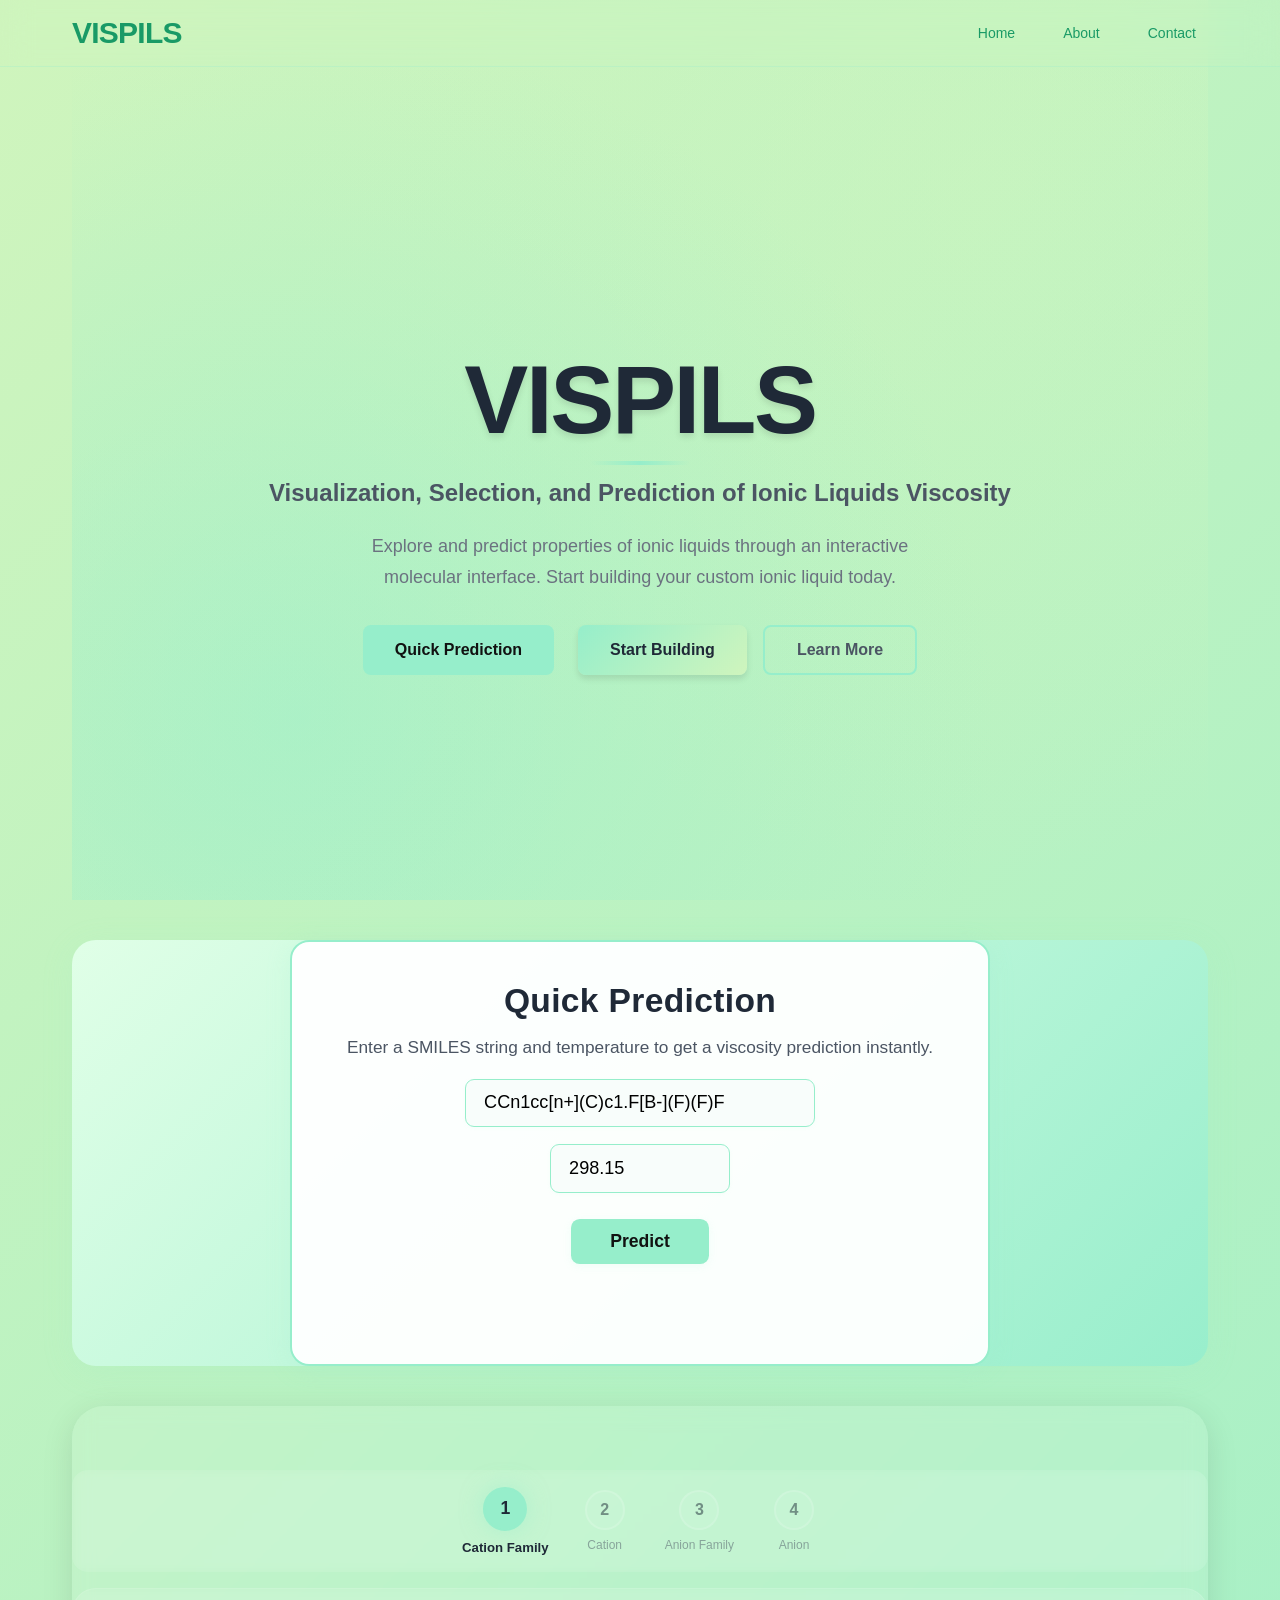
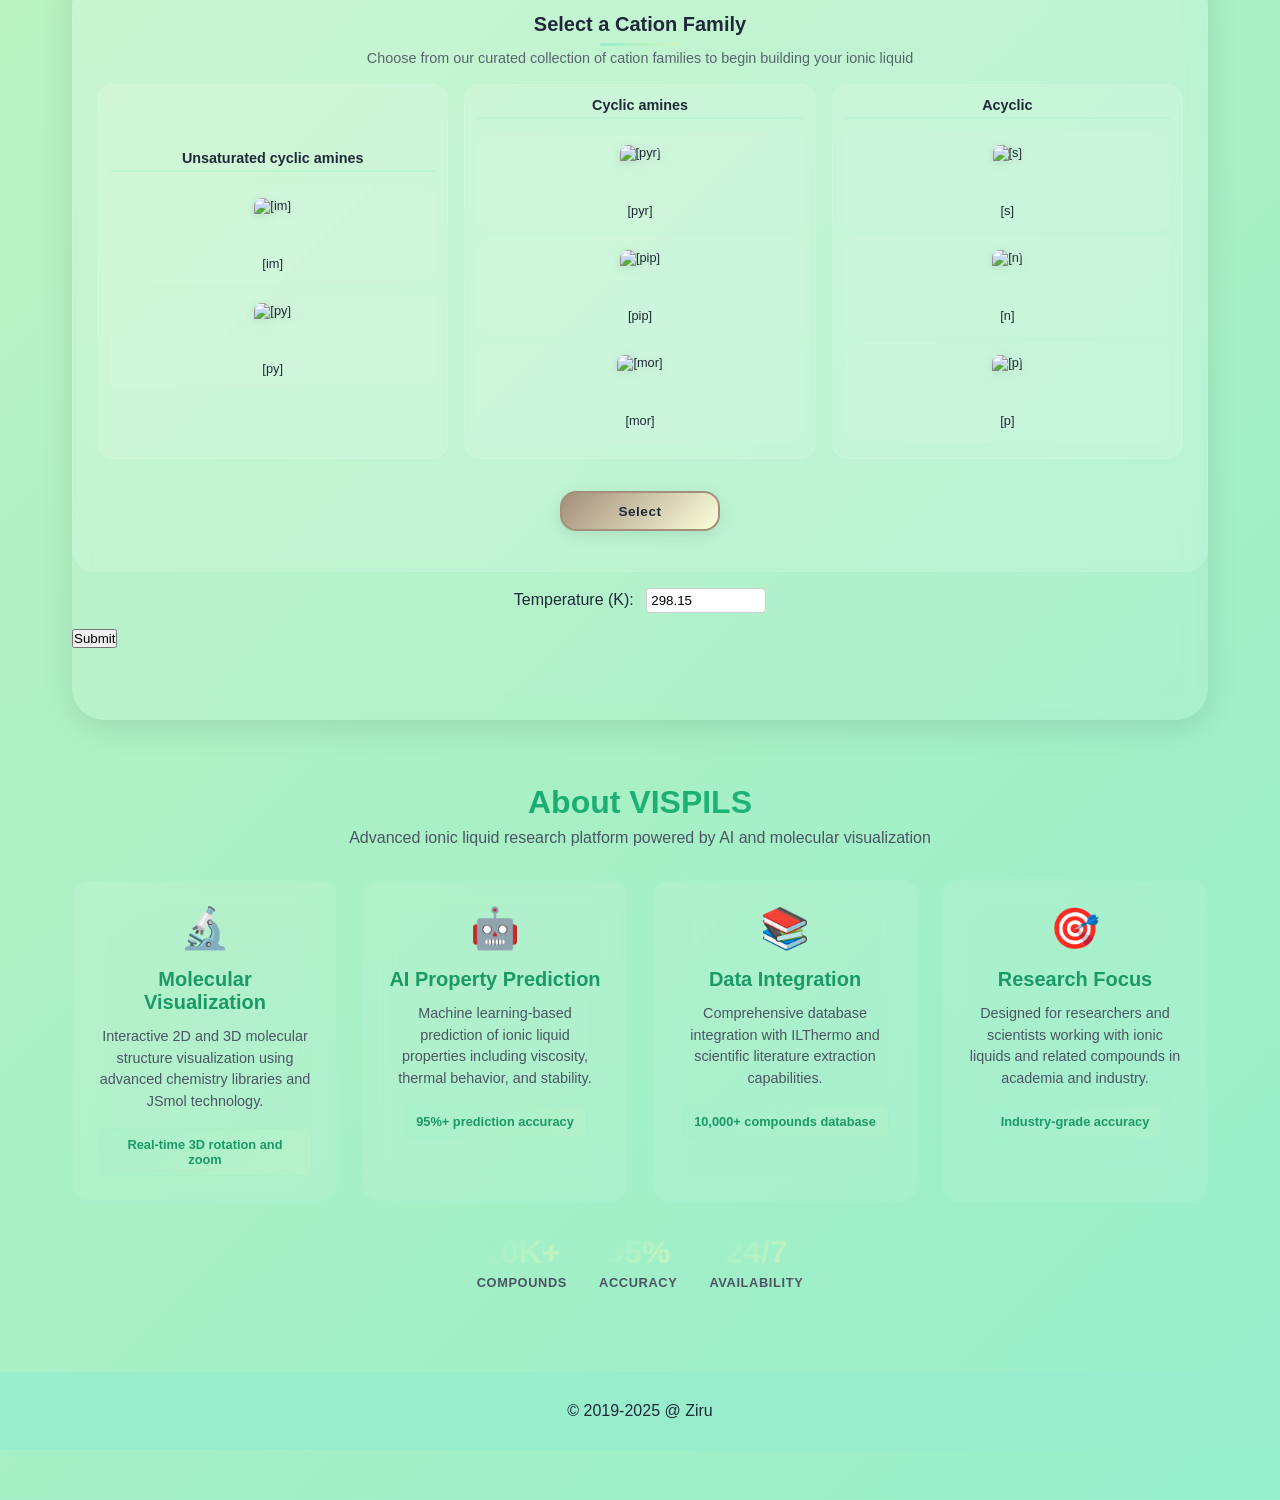
==== commit 5795eac0: "feat(static): hide sample images from selection section" ====
--- a/frontend/templates/index.html
+++ b/frontend/templates/index.html
@@ -225,8 +225,8 @@
               Browse and select a specific cation from the chosen family
             </p>
             <div class="mol-list">
-              <!-- Sample molecules will be populated here -->
-              <div class="mol-imgs static-mol-imgs" value="CCn1cc[n+](C)c1">
+              <!-- Sample cations will be populated here -->
+              <!-- <div class="mol-imgs static-mol-imgs" value="CCn1cc[n+](C)c1">
                 <img
                   src="../static/img/samples/sample_cation_1.png"
                   alt="Sample Cation 1"
@@ -246,7 +246,7 @@
                   alt="Sample Cation 3"
                 />
                 <div class="mol-caption">[Cation 3]</div>
-              </div>
+              </div> -->
             </div>
             <div class="btn">
               <button class="select-btn">Select</button>
@@ -315,7 +315,7 @@
             </p>
             <div class="mol-list">
               <!-- Sample anions will be populated here -->
-              <div class="mol-imgs static-mol-imgs" value="F[B-](F)(F)F">
+              <!-- <div class="mol-imgs static-mol-imgs" value="F[B-](F)(F)F">
                 <img
                   src="../static/img/samples/sample_anion_1_bf4.png"
                   alt="Sample Anion 1"
@@ -337,7 +337,7 @@
                   src="../static/img/samples/sample_anion_3_tf2n.png"
                   alt="Sample Anion 3"
                 />
-                <div class="mol-caption">Tf₂N⁻</div>
+                <div class="mol-caption">Tf₂N⁻</div> -->
               </div>
             </div>
             <!-- Temperature input for prediction -->
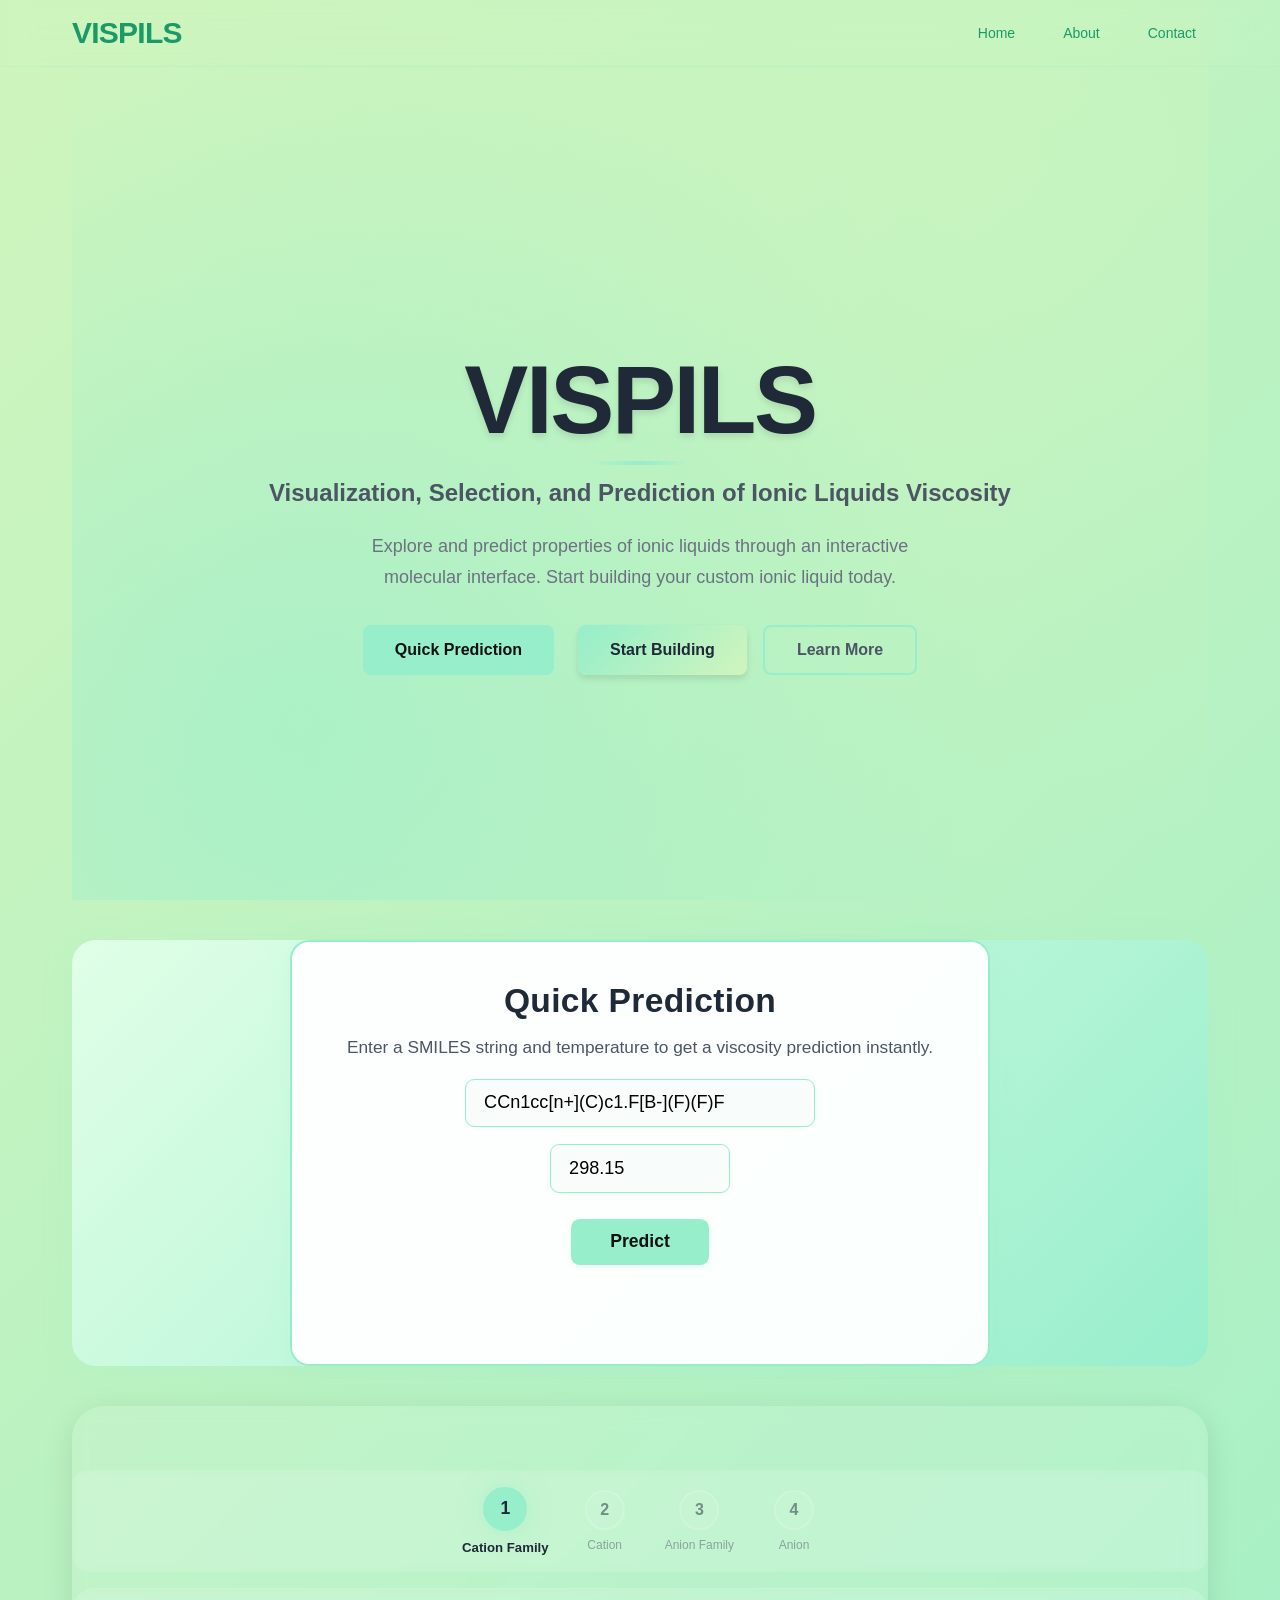
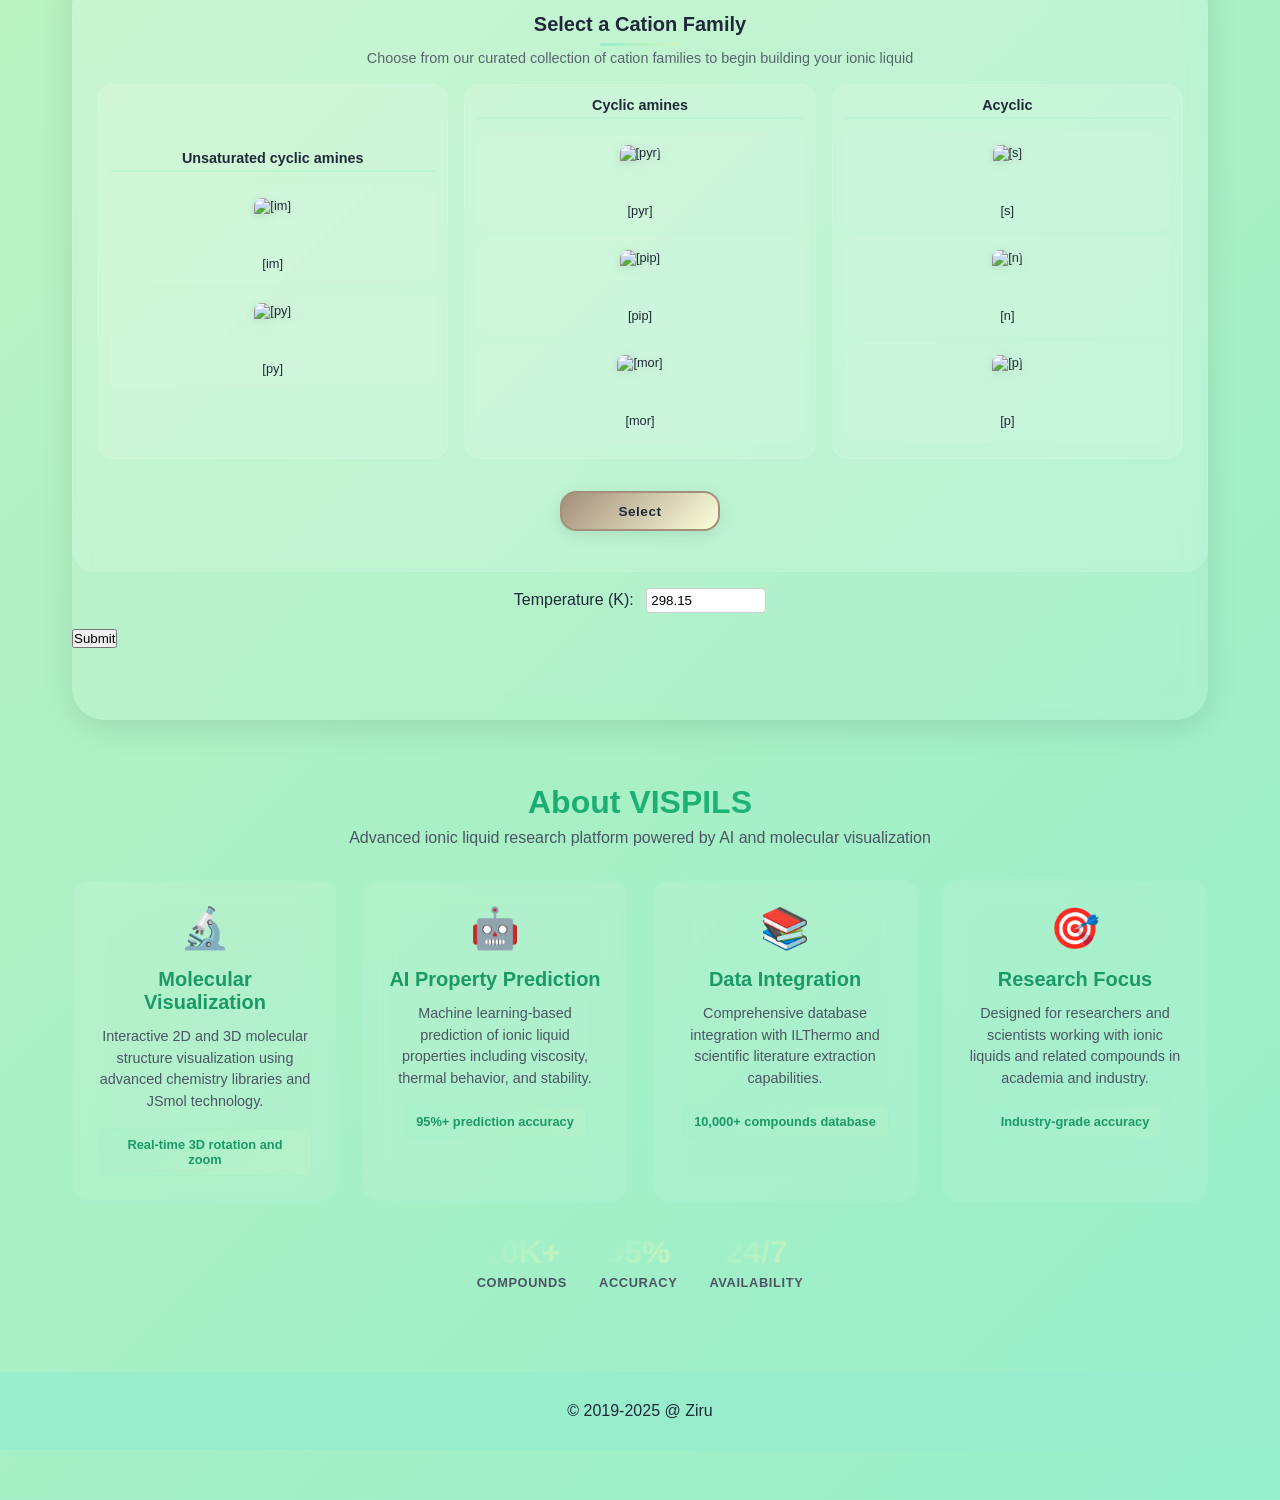
==== commit 4806bd2c: "feat(static): remove sample images from selection section" ====
--- a/frontend/templates/index.html
+++ b/frontend/templates/index.html
@@ -226,27 +226,6 @@
             </p>
             <div class="mol-list">
               <!-- Sample cations will be populated here -->
-              <!-- <div class="mol-imgs static-mol-imgs" value="CCn1cc[n+](C)c1">
-                <img
-                  src="../static/img/samples/sample_cation_1.png"
-                  alt="Sample Cation 1"
-                />
-                <div class="mol-caption">[Cation 1]</div>
-              </div>
-              <div class="mol-imgs static-mol-imgs" value="CC(C)(C)[n+]1ccccc1">
-                <img
-                  src="../static/img/samples/sample_cation_2.png"
-                  alt="Sample Cation 2"
-                />
-                <div class="mol-caption">[Cation 2]</div>
-              </div>
-              <div class="mol-imgs static-mol-imgs" value="CCCC[n+]1ccncc1">
-                <img
-                  src="../static/img/samples/sample_cation_3.png"
-                  alt="Sample Cation 3"
-                />
-                <div class="mol-caption">[Cation 3]</div>
-              </div> -->
             </div>
             <div class="btn">
               <button class="select-btn">Select</button>
@@ -315,29 +294,6 @@
             </p>
             <div class="mol-list">
               <!-- Sample anions will be populated here -->
-              <!-- <div class="mol-imgs static-mol-imgs" value="F[B-](F)(F)F">
-                <img
-                  src="../static/img/samples/sample_anion_1_bf4.png"
-                  alt="Sample Anion 1"
-                />
-                <div class="mol-caption">BF₄⁻</div>
-              </div>
-              <div class="mol-imgs static-mol-imgs" value="F[P-](F)(F)(F)(F)F">
-                <img
-                  src="../static/img/samples/sample_anion_2_pf6.png"
-                  alt="Sample Anion 2"
-                />
-                <div class="mol-caption">PF₆⁻</div>
-              </div>
-              <div
-                class="mol-imgs static-mol-imgs"
-                value="O=S(=O)([N-]S(=O)(=O)C(F)(F)F)C(F)(F)F"
-              >
-                <img
-                  src="../static/img/samples/sample_anion_3_tf2n.png"
-                  alt="Sample Anion 3"
-                />
-                <div class="mol-caption">Tf₂N⁻</div> -->
               </div>
             </div>
             <!-- Temperature input for prediction -->
